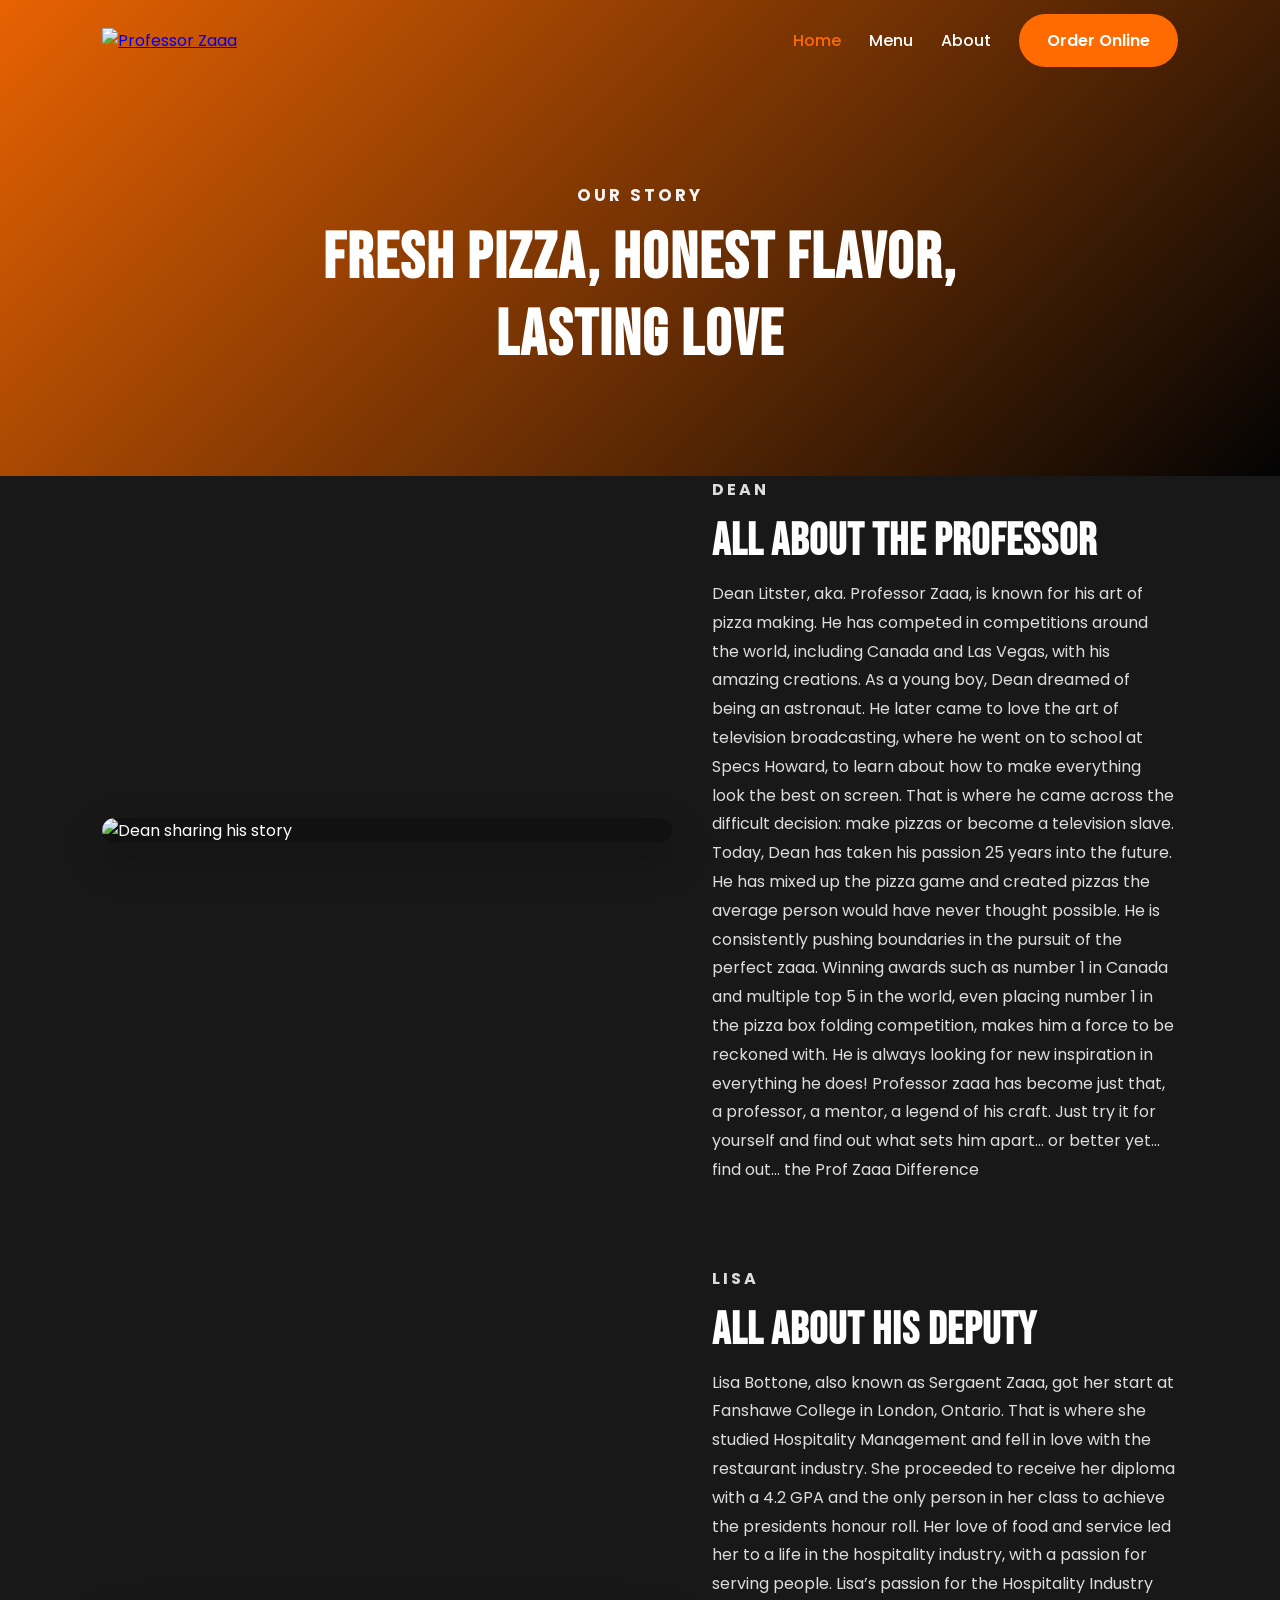
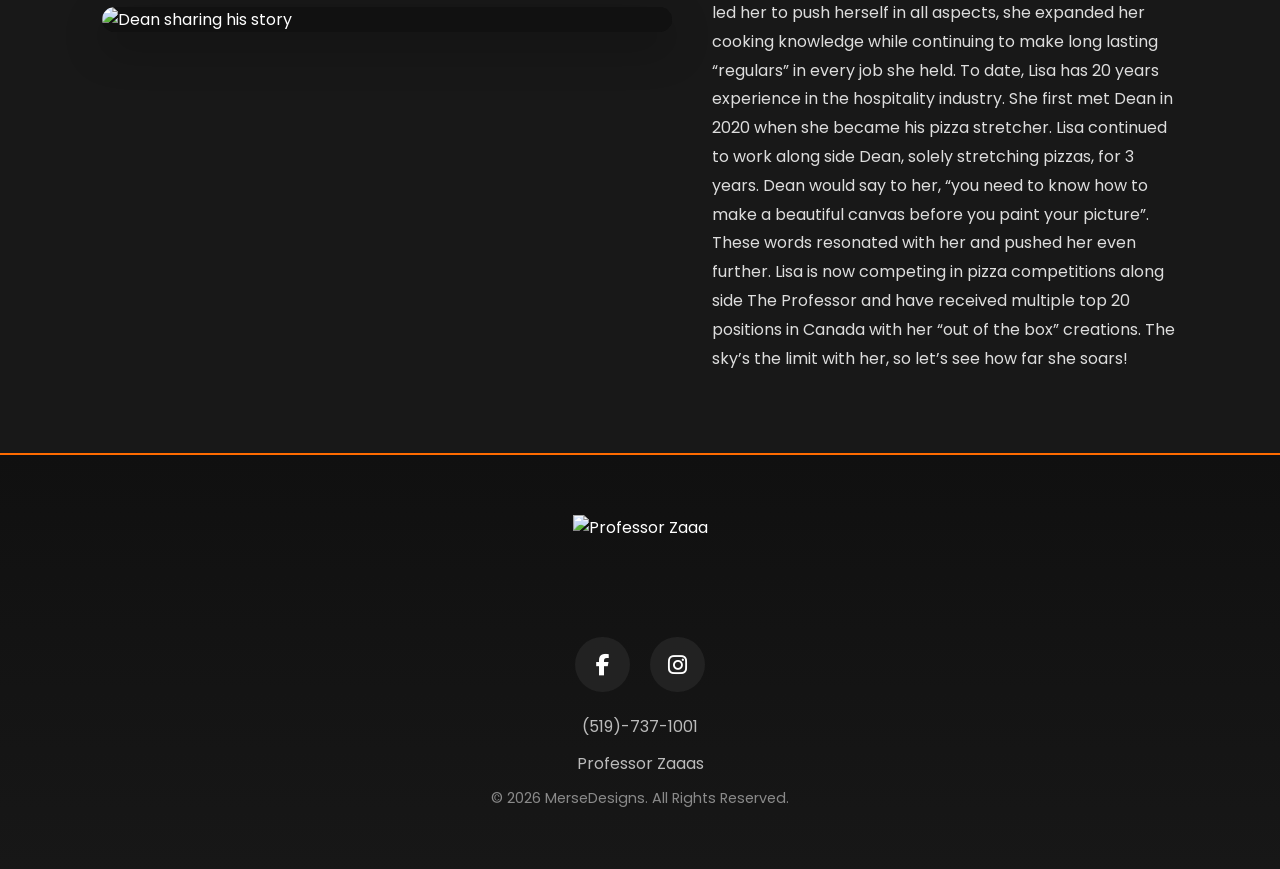
==== about.html @ fbc38f6f "base files uploaded" ====
<!DOCTYPE html>
<html lang="en">
<head>
    <meta charset="UTF-8">
    <meta name="viewport" content="width=device-width, initial-scale=1.0">
    <title>Professor Zaaa | About Us</title>

    <link rel="preconnect" href="https://fonts.googleapis.com">
    <link rel="preconnect" href="https://fonts.gstatic.com" crossorigin>
    <link href="https://fonts.googleapis.com/css2?family=Bebas+Neue&family=Poppins:wght@300;400;500;600;700&display=swap" rel="stylesheet">

    <link rel="stylesheet" href="style.css">
    <link rel="stylesheet" href="https://cdnjs.cloudflare.com/ajax/libs/font-awesome/6.5.2/css/all.min.css" crossorigin="anonymous" referrerpolicy="no-referrer">
</head>
<body>

<header>
    <nav class="navbar">
        <a href="index.html" class="logo">
            <img src="img/cropped-cropped-professor-zaaa-colour-transparent-background.webp" alt="Professor Zaaa">
        </a>

<ul class="nav-links">
    <li><a href="index.html" class="active">Home</a></li>
    <li><a href="menu.html">Menu</a></li>
    <li><a href="about.html">About</a></li>
    <li><a href="https://onlineordering.mealsy.ca/en/#/ProfessorZaaas/online/menus" class="order-link">Order Online</a></li>
</ul>

    </nav>
</header>

<section class="about-hero">
    <div class="about-hero-content">
        <p class="eyebrow">Our Story</p>
        <h1>Fresh Pizza, Honest Flavor, Lasting Love</h1>
        <p></p>
    </div>
</section>

<section class="about-story">
    <div class="about-story-image">
        <img src="img/dean-with-pizza.webp" alt="Dean sharing his story">
    </div>
    <div class="about-story-content">
        <p class="eyebrow">Dean</p>
        <h2>All About the Professor</h2>
        <p>Dean Litster, aka. Professor Zaaa, is known for his art of pizza making. He has competed in competitions around the world, including Canada and Las Vegas, with his amazing creations.

As a young boy, Dean dreamed of being an astronaut. He later came to love the art of television broadcasting, where he went on to school at Specs Howard, to learn about how to make everything look the best on screen. That is where he came across the difficult decision: make pizzas or become a television slave.

Today, Dean has taken his passion 25 years into the future. He has mixed up the pizza game and created pizzas the average person would have never thought possible. He is consistently pushing boundaries in the pursuit of the perfect zaaa. Winning awards such as number 1 in Canada and multiple top 5 in the world, even placing number 1 in the pizza box folding competition, makes him a force to be reckoned with. He is always looking for new inspiration in everything he does!

Professor zaaa has become just that, a professor, a mentor, a legend of his craft. Just try it for yourself and find out what sets him apart… or better yet… find out… the Prof Zaaa Difference</p>
    </div>
</section>

<section class="about-story">
    <div class="about-story-image">
        <img src="img/lisa-at-competition1.webp" alt="Dean sharing his story">
    </div>
    <div class="about-story-content">
        <p class="eyebrow">Lisa</p>
        <h2>All About His Deputy</h2>
        <p>Lisa Bottone, also known as Sergaent Zaaa, got her start at Fanshawe College in London, Ontario. That is where she studied Hospitality Management and fell in love with the restaurant industry. She proceeded to receive her diploma with a 4.2 GPA and the only person in her class to achieve the presidents honour roll. Her love of food and service led her to a life in the hospitality industry, with a passion for serving people. 

Lisa’s passion for the Hospitality Industry led her to push herself in all aspects, she expanded her cooking knowledge while continuing to make long lasting “regulars” in every job she held. To date, Lisa has 20 years experience in the hospitality industry. 

She first met Dean in 2020 when she became his pizza stretcher. Lisa continued to work along side Dean, solely stretching pizzas, for 3 years. Dean would say to her, “you need to know how to make a beautiful canvas before you paint your picture”. These words resonated with her and pushed her even further. 

Lisa is now competing in pizza competitions along side The Professor and have received multiple top 20 positions in Canada with her “out of the box” creations. The sky’s the limit with her, so let’s see how far she soars!</p>
    </div>
</section>

<footer class="site-footer">
    <div class="footer-content">
        <img src="img/cropped-cropped-professor-zaaa-colour-transparent-background.webp" alt="Professor Zaaa">
        <div class="socials">
            <a href="#"><i class="fab fa-facebook-f"></i></a>
            <a href="#"><i class="fab fa-instagram"></i></a>
        </div>
        <p>(519)-737-1001</p>
        <p>Professor Zaaas</p>
        <p class="copyright">© 2026 MerseDesigns. All Rights Reserved.</p>
    </div>
</footer>

</body>
</html>
---- style.css ----
*{
margin:0;
padding:0;
box-sizing:border-box;
}

body{

font-family:Poppins,sans-serif;
background:#111;
color:white;

}

.navbar{

position:absolute;
top:0;
left:0;

width:100%;

padding:28px 8%;

display:flex;
justify-content:space-between;
align-items:center;

gap:24px;

z-index:100;

}

.logo img{

height:70px;

}

.nav-links{

display:flex;
list-style:none;
gap:28px;
align-items:center;

}

.nav-links a{

color:white;
text-decoration:none;
font-weight:500;
transition:.3s;
padding:8px 0;

}

.nav-links a:hover{

color:#ff6b00;

}

.order-btn,
.nav-links .order-link{

background:#ff6b00;
padding:15px 28px;

border-radius:40px;

color:white;
text-decoration:none;
font-weight:600;

transition:.3s;

}

.order-btn:hover,
.nav-links .order-link:hover{

transform:translateY(-3px);

}

.hero{

height:100vh;
position:relative;
overflow:hidden;

}

.hero video{

position:absolute;

width:100%;
height:100%;

object-fit:cover;

}

.overlay{

position:absolute;

width:100%;
height:100%;

background:rgba(0,0,0,.55);

}

.hero-content{

position:relative;

z-index:10;

height:100%;

display:flex;
flex-direction:column;

justify-content:center;

padding-left:8%;

max-width:700px;

}

.hero h1{

font-family:'Bebas Neue',sans-serif;

font-size:6rem;

line-height:0.95;

letter-spacing:2px;

margin-bottom:20px;

}

.hero p{

font-size:1.2rem;

margin-bottom:40px;

color:#ddd;

line-height:1.8;

}

.buttons{

display:flex;
gap:20px;

}

.btn{

padding:18px 35px;

border-radius:40px;

text-decoration:none;

font-weight:600;

transition:.3s;

}

.orange{

background:#ff6b00;
color:white;

}

.dark{

background:white;
color:#111;

}

.btn:hover{

transform:translateY(-5px);

}

/* Featured Section */

.featured{

padding:140px 8% 100px;
background:#181818;

}

.section-title{

text-align:center;
margin-bottom:60px;

}

.section-title h2{

font-family:'Bebas Neue',sans-serif;
font-size:4rem;
letter-spacing:2px;
margin-bottom:10px;

}

.section-title p{

color:#cfcfcf;
font-size:1.1rem;

}

.pizza-grid{

display:grid;
grid-template-columns:repeat(3,1fr);
gap:35px;

}

.pizza-card{

background:#222;
border-radius:20px;
overflow:hidden;
text-align:center;
transition:transform .25s ease, box-shadow .25s ease;
transform:translateZ(0);
will-change:transform, box-shadow;
backface-visibility:hidden;

}

.pizza-card:hover{

transform:translateY(-8px) translateZ(0);
box-shadow:0 18px 40px rgba(0,0,0,.25);

}

.pizza-card img{

width:100%;
height:250px;
object-fit:cover;
transition:transform .25s ease, filter .25s ease;
transform:translateZ(0);
backface-visibility:hidden;

}

.pizza-card:hover img{

transform:scale(1.03) translateZ(0);
filter:brightness(1.04);

}

.pizza-card h3{

margin-top:25px;
font-size:1.6rem;

}

.pizza-card p{

padding:15px 25px;
color:#ccc;
line-height:1.7;

}

.pizza-card span{

display:block;
font-size:2rem;
font-weight:700;
color:#ff6b00;
margin-bottom:25px;

}

.order-card-btn{

display:inline-block;
margin-bottom:30px;
padding:15px 35px;
background:#ff6b00;
color:white;
text-decoration:none;
border-radius:50px;
transition:.3s;

}

.order-card-btn:hover{

background:#ff8433;

}

.menu-button{

text-align:center;
margin-top:60px;

}

.view-menu-btn{

display:inline-block;
padding:18px 45px;
background:white;
color:#111;
text-decoration:none;
border-radius:50px;
font-weight:600;
transition:.3s;

}

.view-menu-btn:hover{

background:#ff6b00;
color:white;

}

/* Gallery */

.gallery{

padding:140px 8% 100px;
background:#111;

}

.gallery-grid{

display:grid;

grid-template-columns:repeat(3,1fr);

grid-auto-rows:250px;

gap:20px;

margin-top:60px;

}

.gallery-item{

overflow:hidden;

border-radius:18px;

}

.gallery-item img{

width:100%;
height:100%;

object-fit:cover;

transition:.5s;

cursor:pointer;

}

.gallery-item:hover img{

transform:scale(1.1);

}

.tall{

grid-row:span 2;

}

.location{

padding:140px 8% 100px;
background:#181818;
display:grid;
grid-template-columns:1.1fr 1fr;
gap:50px;
align-items:center;

}

.location-info{

max-width:600px;

}

.location-info h2{

font-family:'Bebas Neue',sans-serif;
font-size:3.2rem;
letter-spacing:1px;
margin-bottom:12px;

}

.location-info > p{

color:#cfcfcf;
font-size:1.05rem;
line-height:1.8;
margin-bottom:30px;

}

.info-box{

background:#222;
border-radius:18px;
padding:25px 30px;
margin-bottom:20px;
box-shadow:0 10px 25px rgba(0,0,0,.15);

}

.info-box h3{

font-size:1.2rem;
margin-bottom:10px;
color:#ff6b00;

}

.info-box p{

color:#ddd;
line-height:1.8;
margin:0;

}

.map iframe{

width:100%;
min-height:420px;
border:0;
border-radius:20px;
background:#111;

}

.menu-hero{

min-height:45vh;
display:flex;
align-items:center;
justify-content:center;
text-align:center;
padding:180px 8% 90px;
background:linear-gradient(135deg, rgba(255,107,0,.9), rgba(0,0,0,.8)), url('img/pepperoni-paradise.jpg') center/cover no-repeat;

}

.menu-hero-content{

max-width:760px;

}

.eyebrow{

display:inline-block;
margin-bottom:10px;
letter-spacing:3px;
text-transform:uppercase;
font-weight:700;
color:#ffd0a8;

}

.menu-hero h1{

font-family:'Bebas Neue',sans-serif;
font-size:4rem;
letter-spacing:2px;
margin-bottom:12px;

}

.menu-hero p{

color:#f4f4f4;
line-height:1.8;
font-size:1.05rem;

}

.menu-page{

padding:120px 8% 80px;
background:#181818;

}

.about-hero{

min-height:45vh;
display:flex;
align-items:center;
justify-content:center;
text-align:center;
padding:180px 8% 90px;
background:linear-gradient(135deg, rgba(255,107,0,.9), rgba(0,0,0,.8)), url('img/Chicken Bacon ranch.jpg') center/cover no-repeat;

}

.about-hero-content{

max-width:760px;

}

.about-hero h1{

font-family:'Bebas Neue',sans-serif;
font-size:4rem;
letter-spacing:2px;
margin-bottom:12px;

}

.about-hero p{

color:#f4f4f4;
line-height:1.8;
font-size:1.05rem;

}

.about-story{

padding:0 8% 80px;
background:#181818;
display:grid;
grid-template-columns:1.1fr 0.9fr;
gap:40px;
align-items:center;

}

.about-story-image{

overflow:hidden;
border-radius:24px;
box-shadow:0 16px 40px rgba(0,0,0,.25);
background:#111;

}

.about-story-image img{

display:block;
width:100%;
height:auto;
max-height:none;
object-fit:contain;
background:#111;

}

.about-story-content h2{

font-family:'Bebas Neue',sans-serif;
font-size:2.8rem;
letter-spacing:1px;
margin-bottom:12px;

}

.about-story-content p{

color:#ddd;
line-height:1.8;

}

.about-section{

padding:120px 8% 80px;
background:#181818;
display:grid;
grid-template-columns:repeat(3, 1fr);
gap:24px;

}

.about-card{

background:#222;
border-radius:20px;
padding:30px;
box-shadow:0 12px 30px rgba(0,0,0,.16);

}

.about-card h2{

font-family:'Bebas Neue',sans-serif;
font-size:2rem;
letter-spacing:1px;
margin-bottom:12px;
color:#ff6b00;

}

.about-card p{

color:#ddd;
line-height:1.8;

}

.menu-accordion{

display:flex;
flex-direction:column;
gap:16px;
max-width:900px;
margin:0 auto;

}

.menu-panel{

background:#222;
border-radius:18px;
overflow:hidden;
box-shadow:0 12px 30px rgba(0,0,0,.16);

}

.menu-panel summary{

list-style:none;
cursor:pointer;
padding:22px 28px;
font-size:1.2rem;
font-weight:700;
color:white;
position:relative;

}

.menu-panel summary::-webkit-details-marker{

display:none;

}

.menu-panel summary::after{

content:'+';
position:absolute;
right:24px;
top:50%;
transform:translateY(-50%);
color:#ff6b00;
font-size:1.4rem;

}

.menu-panel[open] summary::after{

content:'–';

}

.menu-items{

padding:0 28px 24px;

display:grid;
gap:16px;

}

.menu-item{

background:#2f2f2f;
border-radius:14px;
padding:18px 20px;

}

.menu-item-header{

display:flex;
justify-content:space-between;
align-items:center;
gap:16px;
margin-bottom:8px;

}

.menu-item h3{

font-size:1.05rem;
margin:0;

}

.price{

color:#ff6b00;
font-weight:700;
white-space:nowrap;

}

.menu-item p{

color:#ccc;
line-height:1.7;
margin:0;

}

.pizza-style-intro{

text-align:center;
padding:0 28px 20px;
color:#ddd;

}

.pizza-style-title{

font-weight:700;
color:#ff6b00;
margin:10px 0 4px;
letter-spacing:1px;
text-transform:uppercase;

}

.menu-image-wrap{

text-align:center;
padding:0 28px 24px;

}

.menu-image-wrap img{

display:block;
margin:0 auto;
max-width:100%;
height:auto;
border-radius:16px;
object-fit:contain;
background:#111;

}

.menu-clickable-image{

cursor:pointer;
transition:transform .25s ease, box-shadow .25s ease;

}

.menu-clickable-image:hover{

transform:scale(1.02);
box-shadow:0 12px 30px rgba(0,0,0,.2);

}

.image-modal{

position:fixed;
inset:0;
background:rgba(0,0,0,.9);
display:none;
align-items:center;
justify-content:center;
padding:24px;
z-index:200;

}

.image-modal.open{

display:flex;

}

.image-modal img{

max-width:100%;
max-height:100%;
object-fit:contain;
border-radius:16px;
box-shadow:0 20px 60px rgba(0,0,0,.35);

}

.image-modal-close{

position:absolute;
top:20px;
right:20px;
background:#fff;
color:#111;
border:none;
border-radius:50%;
width:44px;
height:44px;
font-size:1.6rem;
cursor:pointer;

}

.nav-links a.active{

color:#ff6b00;

}

.site-footer{

background:linear-gradient(180deg, #101010 0%, #171717 100%);

padding:60px 8%;

text-align:center;

border-top:2px solid #ff6b00;

}

@media (max-width: 900px){

.navbar{

padding:22px 6%;
flex-wrap:wrap;
gap:18px;

}

.nav-links{

gap:20px;
flex-wrap:wrap;
justify-content:center;
width:100%;

}

.hero{

min-height:100vh;
height:auto;

}

.hero-content{

padding:140px 6% 80px;
max-width:none;

}

.buttons{

flex-wrap:wrap;

}

.pizza-grid{

grid-template-columns:1fr 1fr;

}

.gallery-grid{

grid-template-columns:1fr 1fr;

}

.tall{

grid-row:span 1;

}

.location{

grid-template-columns:1fr;
gap:30px;

}

.map iframe{

min-height:300px;

}

}

@media (max-width: 900px){

.about-story{

grid-template-columns:1fr;
gap:24px;

}

.about-section{

grid-template-columns:1fr;

}

}

@media (max-width: 600px){

.menu-hero{

padding:160px 5% 70px;

}

.menu-hero h1,
.about-hero h1{

font-size:3rem;

}

.menu-page{

padding:120px 5% 70px;

}

.menu-panel summary{

padding:18px 20px;

}

.about-hero{

padding:160px 5% 70px;

}

.about-story{

padding:0 5% 70px;

}

.about-section{

padding:120px 5% 70px;

}

.about-card{

padding:24px;

}

.menu-items{

padding:0 20px 20px;

}

.navbar{

padding:18px 5%;

}

.logo img{

height:55px;

}

.nav-links{

gap:12px 16px;
font-size:.95rem;

}

.order-btn{

padding:12px 20px;

}

.hero h1{

font-size:3.2rem;

}

.hero p{

font-size:1rem;
margin-bottom:28px;

}

.btn{

width:100%;
text-align:center;

}

.featured,
.gallery,
.location,
.site-footer{

padding:110px 5% 80px;

}

.section-title h2{

font-size:2.6rem;

}

.pizza-grid,
.gallery-grid{

grid-template-columns:1fr;

}

.pizza-card img{

height:220px;

}

.location-info h2{

font-size:2.4rem;

}

.info-box{

padding:20px;

}

.socials{

flex-wrap:wrap;
gap:12px;

}

}

.footer-content{

max-width:900px;

margin:0 auto;

display:flex;

flex-direction:column;

align-items:center;

gap:12px;

}

.footer-content img{

height:80px;

margin-bottom:10px;

}

.socials{

display:flex;

justify-content:center;

gap:20px;

margin:20px 0 10px;

}

.socials a{

width:55px;

height:55px;

background:#222;

border-radius:50%;

display:flex;

justify-content:center;

align-items:center;

font-size:22px;

color:white;

transition:.3s;

text-decoration:none;

}

.socials a:hover{

background:#ff6b00;

transform:translateY(-5px);

}

.footer-content a{

color:white;

text-decoration:none;

}

.footer-content p{

color:#bbb;

margin:0;

}

.copyright{

margin-top:15px;

font-size:.9rem;

opacity:.7;

}
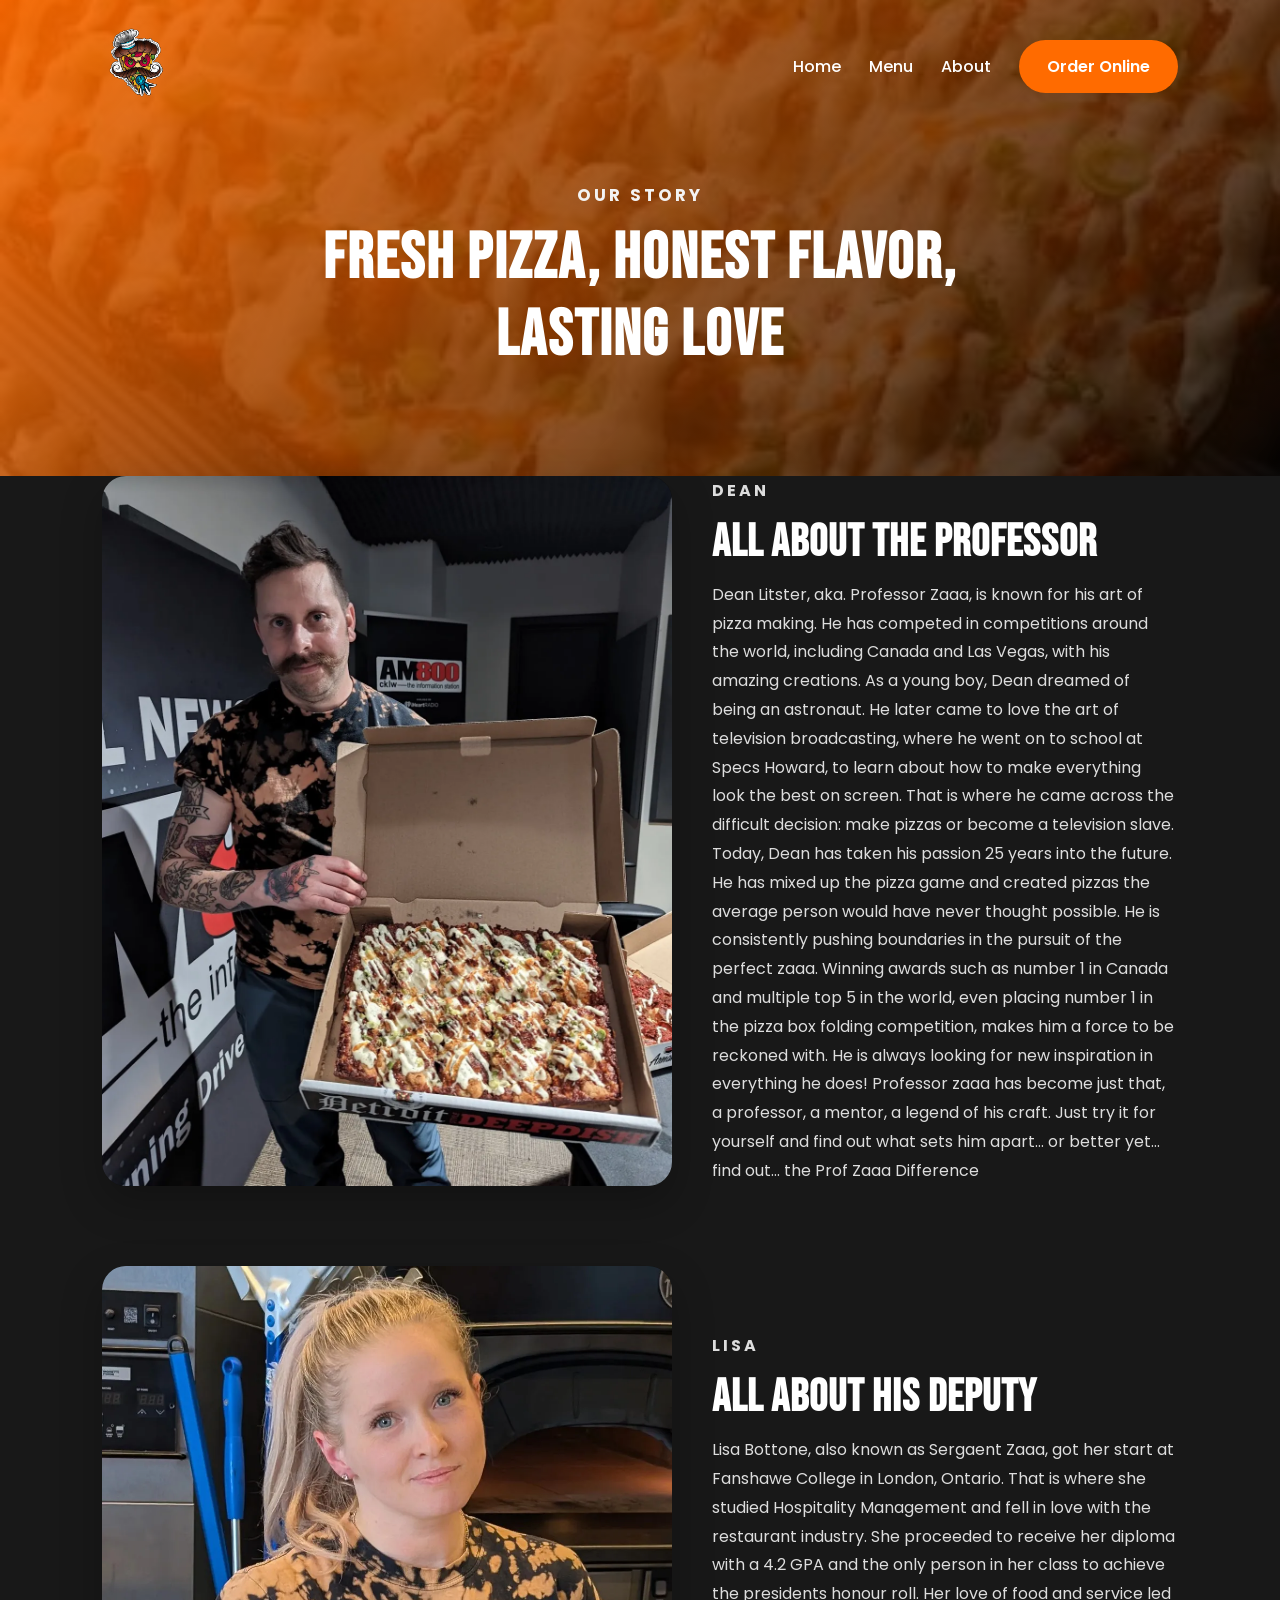
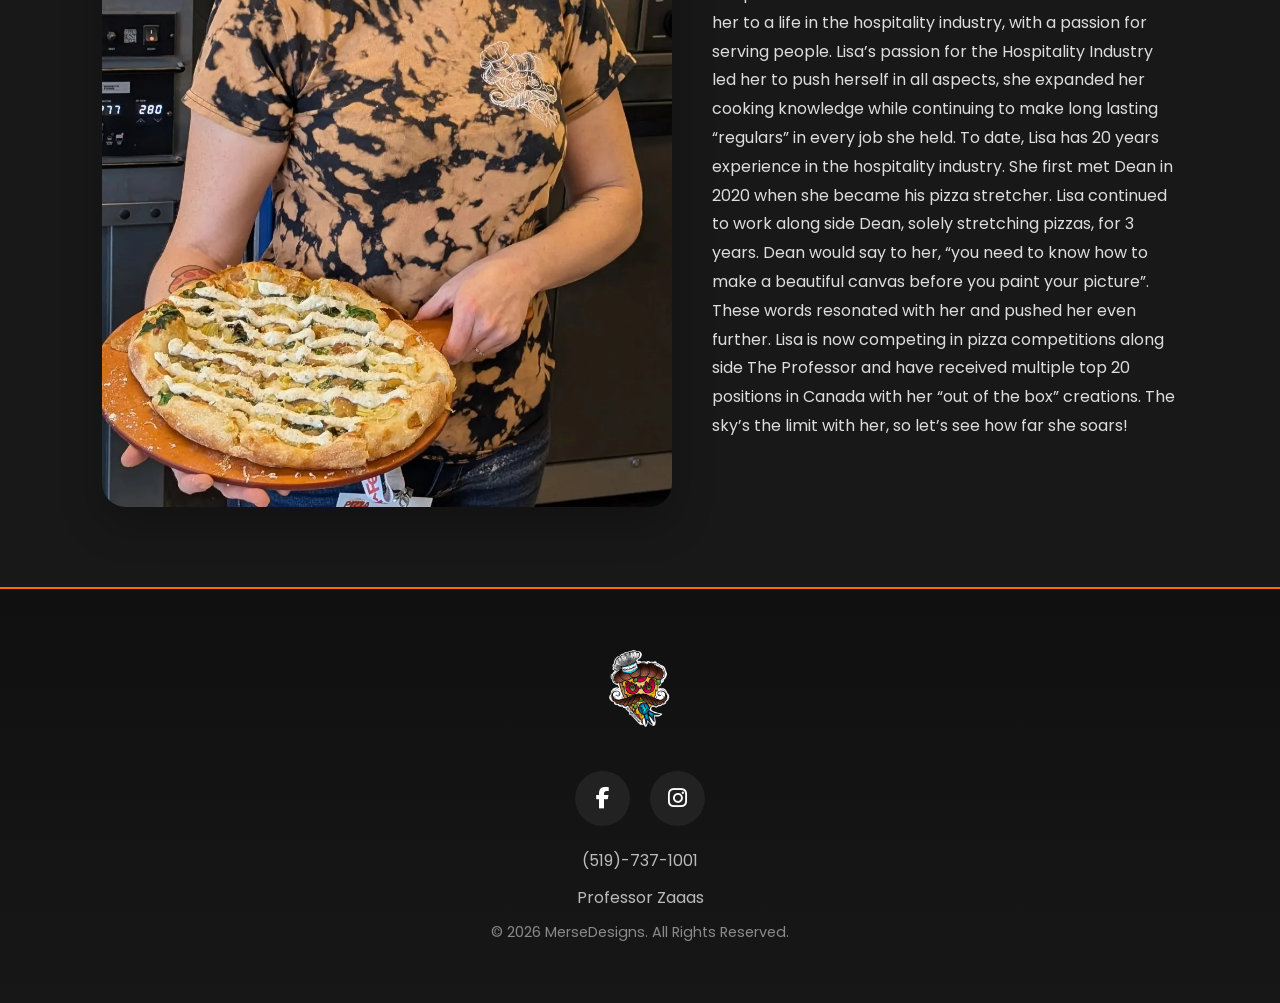
==== commit 2e0494fe: "pages updated" ====
--- a/about.html
+++ b/about.html
@@ -21,7 +21,7 @@
         </a>
 
 <ul class="nav-links">
-    <li><a href="index.html" class="active">Home</a></li>
+    <li><a href="index.html" >Home</a></li>
     <li><a href="menu.html">Menu</a></li>
     <li><a href="about.html">About</a></li>
     <li><a href="https://onlineordering.mealsy.ca/en/#/ProfessorZaaas/online/menus" class="order-link">Order Online</a></li>
